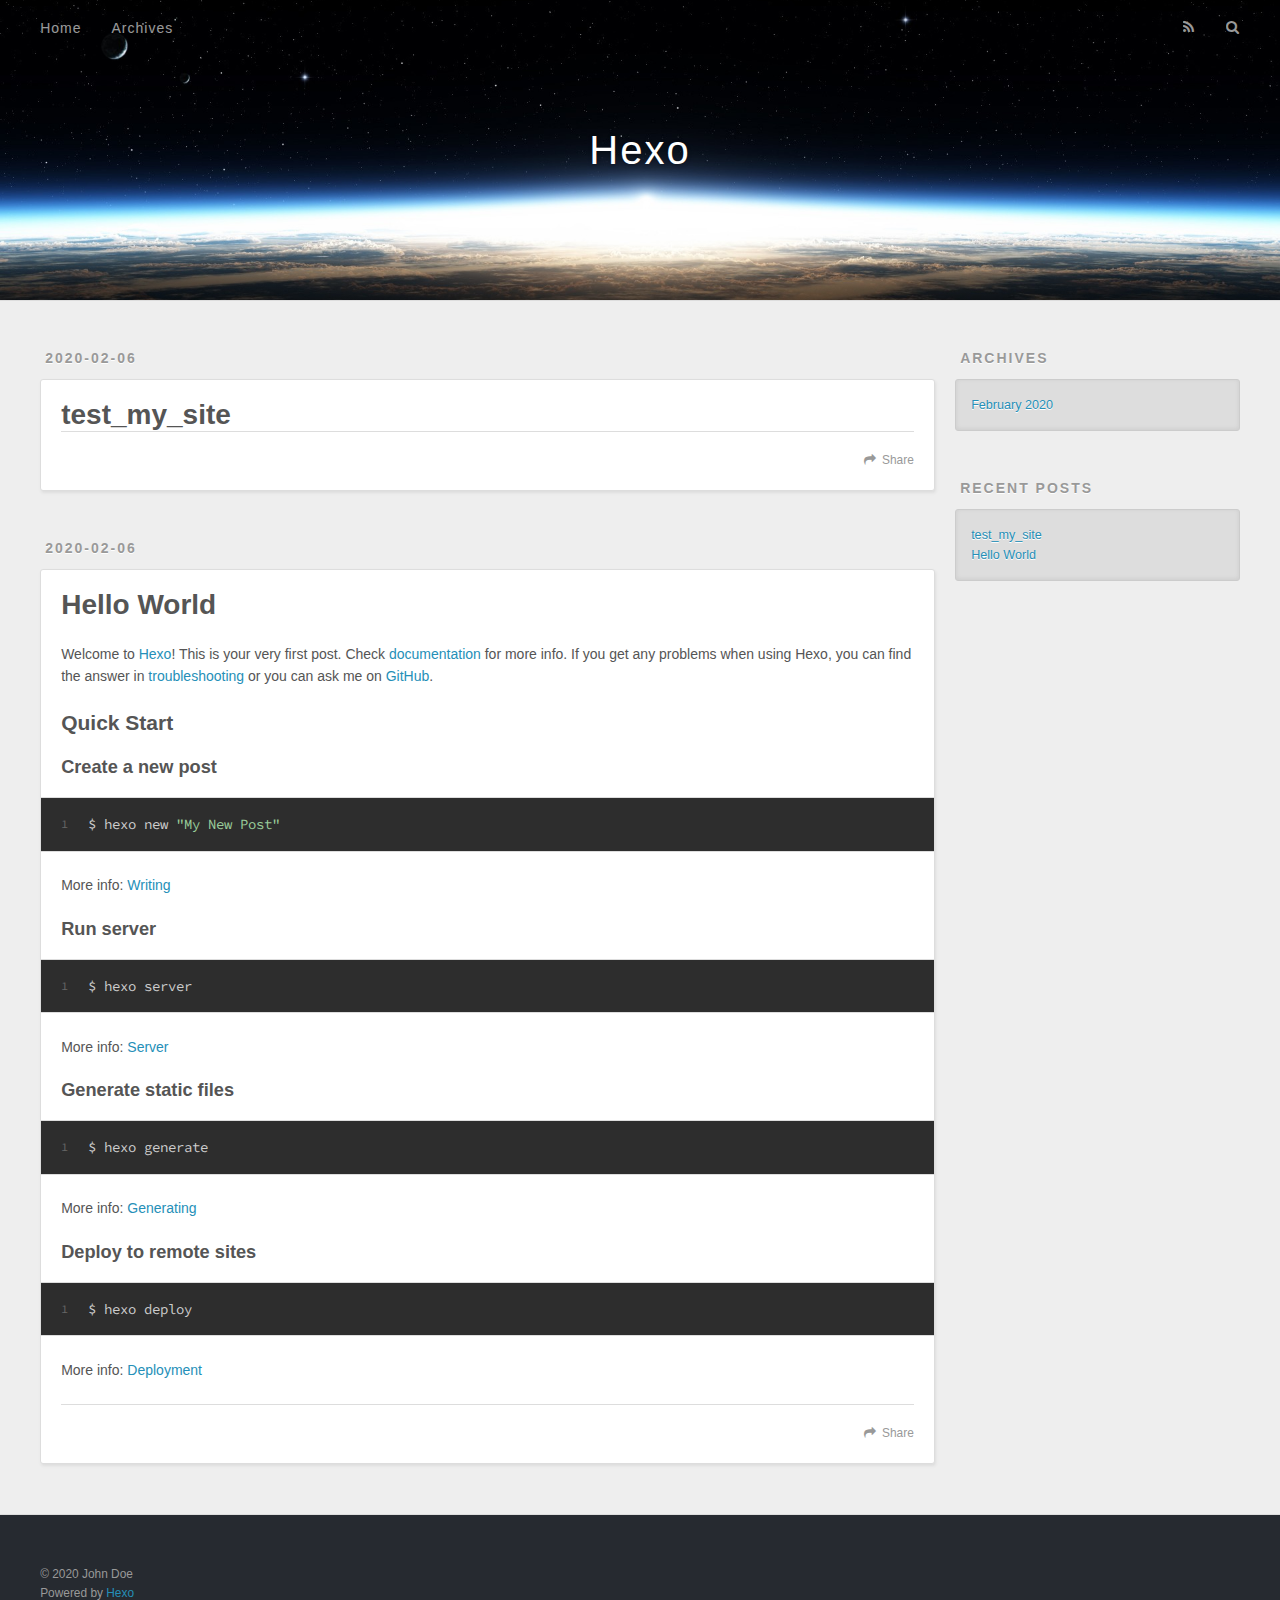
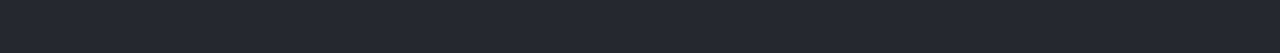
==== index.html @ 3e91972d "Site updated: 2020-02-06 10:47:42" ====
<!DOCTYPE html>
<html>
<head>
  <meta charset="utf-8">
  

  
  <title>Hexo</title>
  <meta name="viewport" content="width=device-width, initial-scale=1, maximum-scale=1">
  <meta property="og:type" content="website">
<meta property="og:title" content="Hexo">
<meta property="og:url" content="http://yoursite.com/index.html">
<meta property="og:site_name" content="Hexo">
<meta property="og:locale" content="en_US">
<meta property="article:author" content="John Doe">
<meta name="twitter:card" content="summary">
  
    <link rel="alternate" href="/atom.xml" title="Hexo" type="application/atom+xml">
  
  
    <link rel="icon" href="/favicon.png">
  
  
    <link href="//fonts.googleapis.com/css?family=Source+Code+Pro" rel="stylesheet" type="text/css">
  
  
<link rel="stylesheet" href="/css/style.css">

<meta name="generator" content="Hexo 4.2.0"></head>

<body>
  <div id="container">
    <div id="wrap">
      <header id="header">
  <div id="banner"></div>
  <div id="header-outer" class="outer">
    <div id="header-title" class="inner">
      <h1 id="logo-wrap">
        <a href="/" id="logo">Hexo</a>
      </h1>
      
    </div>
    <div id="header-inner" class="inner">
      <nav id="main-nav">
        <a id="main-nav-toggle" class="nav-icon"></a>
        
          <a class="main-nav-link" href="/">Home</a>
        
          <a class="main-nav-link" href="/archives">Archives</a>
        
      </nav>
      <nav id="sub-nav">
        
          <a id="nav-rss-link" class="nav-icon" href="/atom.xml" title="RSS Feed"></a>
        
        <a id="nav-search-btn" class="nav-icon" title="Search"></a>
      </nav>
      <div id="search-form-wrap">
        <form action="//google.com/search" method="get" accept-charset="UTF-8" class="search-form"><input type="search" name="q" class="search-form-input" placeholder="Search"><button type="submit" class="search-form-submit">&#xF002;</button><input type="hidden" name="sitesearch" value="http://yoursite.com"></form>
      </div>
    </div>
  </div>
</header>
      <div class="outer">
        <section id="main">
  
    <article id="post-test-my-site" class="article article-type-post" itemscope itemprop="blogPost">
  <div class="article-meta">
    <a href="/2020/02/06/test-my-site/" class="article-date">
  <time datetime="2020-02-06T02:23:56.000Z" itemprop="datePublished">2020-02-06</time>
</a>
    
  </div>
  <div class="article-inner">
    
    
      <header class="article-header">
        
  
    <h1 itemprop="name">
      <a class="article-title" href="/2020/02/06/test-my-site/">test_my_site</a>
    </h1>
  

      </header>
    
    <div class="article-entry" itemprop="articleBody">
      
        
      
    </div>
    <footer class="article-footer">
      <a data-url="http://yoursite.com/2020/02/06/test-my-site/" data-id="ck6a52hw00000odts5at1g1ge" class="article-share-link">Share</a>
      
      
    </footer>
  </div>
  
</article>


  
    <article id="post-hello-world" class="article article-type-post" itemscope itemprop="blogPost">
  <div class="article-meta">
    <a href="/2020/02/06/hello-world/" class="article-date">
  <time datetime="2020-02-06T02:09:51.339Z" itemprop="datePublished">2020-02-06</time>
</a>
    
  </div>
  <div class="article-inner">
    
    
      <header class="article-header">
        
  
    <h1 itemprop="name">
      <a class="article-title" href="/2020/02/06/hello-world/">Hello World</a>
    </h1>
  

      </header>
    
    <div class="article-entry" itemprop="articleBody">
      
        <p>Welcome to <a href="https://hexo.io/" target="_blank" rel="noopener">Hexo</a>! This is your very first post. Check <a href="https://hexo.io/docs/" target="_blank" rel="noopener">documentation</a> for more info. If you get any problems when using Hexo, you can find the answer in <a href="https://hexo.io/docs/troubleshooting.html" target="_blank" rel="noopener">troubleshooting</a> or you can ask me on <a href="https://github.com/hexojs/hexo/issues" target="_blank" rel="noopener">GitHub</a>.</p>
<h2 id="Quick-Start"><a href="#Quick-Start" class="headerlink" title="Quick Start"></a>Quick Start</h2><h3 id="Create-a-new-post"><a href="#Create-a-new-post" class="headerlink" title="Create a new post"></a>Create a new post</h3><figure class="highlight bash"><table><tr><td class="gutter"><pre><span class="line">1</span><br></pre></td><td class="code"><pre><span class="line">$ hexo new <span class="string">"My New Post"</span></span><br></pre></td></tr></table></figure>

<p>More info: <a href="https://hexo.io/docs/writing.html" target="_blank" rel="noopener">Writing</a></p>
<h3 id="Run-server"><a href="#Run-server" class="headerlink" title="Run server"></a>Run server</h3><figure class="highlight bash"><table><tr><td class="gutter"><pre><span class="line">1</span><br></pre></td><td class="code"><pre><span class="line">$ hexo server</span><br></pre></td></tr></table></figure>

<p>More info: <a href="https://hexo.io/docs/server.html" target="_blank" rel="noopener">Server</a></p>
<h3 id="Generate-static-files"><a href="#Generate-static-files" class="headerlink" title="Generate static files"></a>Generate static files</h3><figure class="highlight bash"><table><tr><td class="gutter"><pre><span class="line">1</span><br></pre></td><td class="code"><pre><span class="line">$ hexo generate</span><br></pre></td></tr></table></figure>

<p>More info: <a href="https://hexo.io/docs/generating.html" target="_blank" rel="noopener">Generating</a></p>
<h3 id="Deploy-to-remote-sites"><a href="#Deploy-to-remote-sites" class="headerlink" title="Deploy to remote sites"></a>Deploy to remote sites</h3><figure class="highlight bash"><table><tr><td class="gutter"><pre><span class="line">1</span><br></pre></td><td class="code"><pre><span class="line">$ hexo deploy</span><br></pre></td></tr></table></figure>

<p>More info: <a href="https://hexo.io/docs/one-command-deployment.html" target="_blank" rel="noopener">Deployment</a></p>

      
    </div>
    <footer class="article-footer">
      <a data-url="http://yoursite.com/2020/02/06/hello-world/" data-id="ck6a52hw50001odts2c45fw9m" class="article-share-link">Share</a>
      
      
    </footer>
  </div>
  
</article>


  


</section>
        
          <aside id="sidebar">
  
    

  
    

  
    
  
    
  <div class="widget-wrap">
    <h3 class="widget-title">Archives</h3>
    <div class="widget">
      <ul class="archive-list"><li class="archive-list-item"><a class="archive-list-link" href="/archives/2020/02/">February 2020</a></li></ul>
    </div>
  </div>


  
    
  <div class="widget-wrap">
    <h3 class="widget-title">Recent Posts</h3>
    <div class="widget">
      <ul>
        
          <li>
            <a href="/2020/02/06/test-my-site/">test_my_site</a>
          </li>
        
          <li>
            <a href="/2020/02/06/hello-world/">Hello World</a>
          </li>
        
      </ul>
    </div>
  </div>

  
</aside>
        
      </div>
      <footer id="footer">
  
  <div class="outer">
    <div id="footer-info" class="inner">
      &copy; 2020 John Doe<br>
      Powered by <a href="http://hexo.io/" target="_blank">Hexo</a>
    </div>
  </div>
</footer>
    </div>
    <nav id="mobile-nav">
  
    <a href="/" class="mobile-nav-link">Home</a>
  
    <a href="/archives" class="mobile-nav-link">Archives</a>
  
</nav>
    

<script src="//ajax.googleapis.com/ajax/libs/jquery/2.0.3/jquery.min.js"></script>


  
<link rel="stylesheet" href="/fancybox/jquery.fancybox.css">

  
<script src="/fancybox/jquery.fancybox.pack.js"></script>




<script src="/js/script.js"></script>




  </div>
</body>
</html>
---- css/style.css ----
body {
  width: 100%;
}
body:before,
body:after {
  content: "";
  display: table;
}
body:after {
  clear: both;
}
html,
body,
div,
span,
applet,
object,
iframe,
h1,
h2,
h3,
h4,
h5,
h6,
p,
blockquote,
pre,
a,
abbr,
acronym,
address,
big,
cite,
code,
del,
dfn,
em,
img,
ins,
kbd,
q,
s,
samp,
small,
strike,
strong,
sub,
sup,
tt,
var,
dl,
dt,
dd,
ol,
ul,
li,
fieldset,
form,
label,
legend,
table,
caption,
tbody,
tfoot,
thead,
tr,
th,
td {
  margin: 0;
  padding: 0;
  border: 0;
  outline: 0;
  font-weight: inherit;
  font-style: inherit;
  font-family: inherit;
  font-size: 100%;
  vertical-align: baseline;
}
body {
  line-height: 1;
  color: #000;
  background: #fff;
}
ol,
ul {
  list-style: none;
}
table {
  border-collapse: separate;
  border-spacing: 0;
  vertical-align: middle;
}
caption,
th,
td {
  text-align: left;
  font-weight: normal;
  vertical-align: middle;
}
a img {
  border: none;
}
input,
button {
  margin: 0;
  padding: 0;
}
input::-moz-focus-inner,
button::-moz-focus-inner {
  border: 0;
  padding: 0;
}
@font-face {
  font-family: FontAwesome;
  font-style: normal;
  font-weight: normal;
  src: url("fonts/fontawesome-webfont.eot?v=#4.0.3");
  src: url("fonts/fontawesome-webfont.eot?#iefix&v=#4.0.3") format("embedded-opentype"), url("fonts/fontawesome-webfont.woff?v=#4.0.3") format("woff"), url("fonts/fontawesome-webfont.ttf?v=#4.0.3") format("truetype"), url("fonts/fontawesome-webfont.svg#fontawesomeregular?v=#4.0.3") format("svg");
}
html,
body,
#container {
  height: 100%;
}
body {
  background: #eee;
  font: 14px -apple-system, BlinkMacSystemFont, "Segoe UI", "Roboto", "Oxygen", "Ubuntu", "Cantarell", "Fira Sans", "Droid Sans", "Helvetica Neue", sans-serif;
  -webkit-text-size-adjust: 100%;
}
.outer {
  max-width: 1220px;
  margin: 0 auto;
  padding: 0 20px;
}
.outer:before,
.outer:after {
  content: "";
  display: table;
}
.outer:after {
  clear: both;
}
.inner {
  display: inline;
  float: left;
  width: 98.33333333333333%;
  margin: 0 0.833333333333333%;
}
.left,
.alignleft {
  float: left;
}
.right,
.alignright {
  float: right;
}
.clear {
  clear: both;
}
#container {
  position: relative;
}
.mobile-nav-on {
  overflow: hidden;
}
#wrap {
  height: 100%;
  width: 100%;
  position: absolute;
  top: 0;
  left: 0;
  -webkit-transition: 0.2s ease-out;
  -moz-transition: 0.2s ease-out;
  -ms-transition: 0.2s ease-out;
  transition: 0.2s ease-out;
  z-index: 1;
  background: #eee;
}
.mobile-nav-on #wrap {
  left: 280px;
}
@media screen and (min-width: 768px) {
  #main {
    display: inline;
    float: left;
    width: 73.33333333333333%;
    margin: 0 0.833333333333333%;
  }
}
.article-date,
.article-category-link,
.archive-year,
.widget-title {
  text-decoration: none;
  text-transform: uppercase;
  letter-spacing: 2px;
  color: #999;
  margin-bottom: 1em;
  margin-left: 5px;
  line-height: 1em;
  text-shadow: 0 1px #fff;
  font-weight: bold;
}
.article-inner,
.archive-article-inner {
  background: #fff;
  -webkit-box-shadow: 1px 2px 3px #ddd;
  box-shadow: 1px 2px 3px #ddd;
  border: 1px solid #ddd;
  border-radius: 3px;
}
.article-entry h1,
.widget h1 {
  font-size: 2em;
}
.article-entry h2,
.widget h2 {
  font-size: 1.5em;
}
.article-entry h3,
.widget h3 {
  font-size: 1.3em;
}
.article-entry h4,
.widget h4 {
  font-size: 1.2em;
}
.article-entry h5,
.widget h5 {
  font-size: 1em;
}
.article-entry h6,
.widget h6 {
  font-size: 1em;
  color: #999;
}
.article-entry hr,
.widget hr {
  border: 1px dashed #ddd;
}
.article-entry strong,
.widget strong {
  font-weight: bold;
}
.article-entry em,
.widget em,
.article-entry cite,
.widget cite {
  font-style: italic;
}
.article-entry sup,
.widget sup,
.article-entry sub,
.widget sub {
  font-size: 0.75em;
  line-height: 0;
  position: relative;
  vertical-align: baseline;
}
.article-entry sup,
.widget sup {
  top: -0.5em;
}
.article-entry sub,
.widget sub {
  bottom: -0.2em;
}
.article-entry small,
.widget small {
  font-size: 0.85em;
}
.article-entry acronym,
.widget acronym,
.article-entry abbr,
.widget abbr {
  border-bottom: 1px dotted;
}
.article-entry ul,
.widget ul,
.article-entry ol,
.widget ol,
.article-entry dl,
.widget dl {
  margin: 0 20px;
  line-height: 1.6em;
}
.article-entry ul ul,
.widget ul ul,
.article-entry ol ul,
.widget ol ul,
.article-entry ul ol,
.widget ul ol,
.article-entry ol ol,
.widget ol ol {
  margin-top: 0;
  margin-bottom: 0;
}
.article-entry ul,
.widget ul {
  list-style: disc;
}
.article-entry ol,
.widget ol {
  list-style: decimal;
}
.article-entry dt,
.widget dt {
  font-weight: bold;
}
#header {
  height: 300px;
  position: relative;
  border-bottom: 1px solid #ddd;
}
#header:before,
#header:after {
  content: "";
  position: absolute;
  left: 0;
  right: 0;
  height: 40px;
}
#header:before {
  top: 0;
  background: -webkit-linear-gradient(rgba(0,0,0,0.2), transparent);
  background: -moz-linear-gradient(rgba(0,0,0,0.2), transparent);
  background: -ms-linear-gradient(rgba(0,0,0,0.2), transparent);
  background: linear-gradient(rgba(0,0,0,0.2), transparent);
}
#header:after {
  bottom: 0;
  background: -webkit-linear-gradient(transparent, rgba(0,0,0,0.2));
  background: -moz-linear-gradient(transparent, rgba(0,0,0,0.2));
  background: -ms-linear-gradient(transparent, rgba(0,0,0,0.2));
  background: linear-gradient(transparent, rgba(0,0,0,0.2));
}
#header-outer {
  height: 100%;
  position: relative;
}
#header-inner {
  position: relative;
  overflow: hidden;
}
#banner {
  position: absolute;
  top: 0;
  left: 0;
  width: 100%;
  height: 100%;
  background: url("images/banner.jpg") center #000;
  -webkit-background-size: cover;
  -moz-background-size: cover;
  background-size: cover;
  z-index: -1;
}
#header-title {
  text-align: center;
  height: 40px;
  position: absolute;
  top: 50%;
  left: 0;
  margin-top: -20px;
}
#logo,
#subtitle {
  text-decoration: none;
  color: #fff;
  font-weight: 300;
  text-shadow: 0 1px 4px rgba(0,0,0,0.3);
}
#logo {
  font-size: 40px;
  line-height: 40px;
  letter-spacing: 2px;
}
#subtitle {
  font-size: 16px;
  line-height: 16px;
  letter-spacing: 1px;
}
#subtitle-wrap {
  margin-top: 16px;
}
#main-nav {
  float: left;
  margin-left: -15px;
}
.nav-icon,
.main-nav-link {
  float: left;
  color: #fff;
  opacity: 0.6;
  text-decoration: none;
  text-shadow: 0 1px rgba(0,0,0,0.2);
  -webkit-transition: opacity 0.2s;
  -moz-transition: opacity 0.2s;
  -ms-transition: opacity 0.2s;
  transition: opacity 0.2s;
  display: block;
  padding: 20px 15px;
}
.nav-icon:hover,
.main-nav-link:hover {
  opacity: 1;
}
.nav-icon {
  font-family: FontAwesome;
  text-align: center;
  font-size: 14px;
  width: 14px;
  height: 14px;
  padding: 20px 15px;
  position: relative;
  cursor: pointer;
}
.main-nav-link {
  font-weight: 300;
  letter-spacing: 1px;
}
@media screen and (max-width: 479px) {
  .main-nav-link {
    display: none;
  }
}
#main-nav-toggle {
  display: none;
}
#main-nav-toggle:before {
  content: "\f0c9";
}
@media screen and (max-width: 479px) {
  #main-nav-toggle {
    display: block;
  }
}
#sub-nav {
  float: right;
  margin-right: -15px;
}
#nav-rss-link:before {
  content: "\f09e";
}
#nav-search-btn:before {
  content: "\f002";
}
#search-form-wrap {
  position: absolute;
  top: 15px;
  width: 150px;
  height: 30px;
  right: -150px;
  opacity: 0;
  -webkit-transition: 0.2s ease-out;
  -moz-transition: 0.2s ease-out;
  -ms-transition: 0.2s ease-out;
  transition: 0.2s ease-out;
}
#search-form-wrap.on {
  opacity: 1;
  right: 0;
}
@media screen and (max-width: 479px) {
  #search-form-wrap {
    width: 100%;
    right: -100%;
  }
}
.search-form {
  position: absolute;
  top: 0;
  left: 0;
  right: 0;
  background: #fff;
  padding: 5px 15px;
  border-radius: 15px;
  -webkit-box-shadow: 0 0 10px rgba(0,0,0,0.3);
  box-shadow: 0 0 10px rgba(0,0,0,0.3);
}
.search-form-input {
  border: none;
  background: none;
  color: #555;
  width: 100%;
  font: 13px -apple-system, BlinkMacSystemFont, "Segoe UI", "Roboto", "Oxygen", "Ubuntu", "Cantarell", "Fira Sans", "Droid Sans", "Helvetica Neue", sans-serif;
  outline: none;
}
.search-form-input::-webkit-search-results-decoration,
.search-form-input::-webkit-search-cancel-button {
  -webkit-appearance: none;
}
.search-form-submit {
  position: absolute;
  top: 50%;
  right: 10px;
  margin-top: -7px;
  font: 13px FontAwesome;
  border: none;
  background: none;
  color: #bbb;
  cursor: pointer;
}
.search-form-submit:hover,
.search-form-submit:focus {
  color: #777;
}
.article {
  margin: 50px 0;
}
.article-inner {
  overflow: hidden;
}
.article-meta:before,
.article-meta:after {
  content: "";
  display: table;
}
.article-meta:after {
  clear: both;
}
.article-date {
  float: left;
}
.article-category {
  float: left;
  line-height: 1em;
  color: #ccc;
  text-shadow: 0 1px #fff;
  margin-left: 8px;
}
.article-category:before {
  content: "\2022";
}
.article-category-link {
  margin: 0 12px 1em;
}
.article-header {
  padding: 20px 20px 0;
}
.article-title {
  text-decoration: none;
  font-size: 2em;
  font-weight: bold;
  color: #555;
  line-height: 1.1em;
  -webkit-transition: color 0.2s;
  -moz-transition: color 0.2s;
  -ms-transition: color 0.2s;
  transition: color 0.2s;
}
a.article-title:hover {
  color: #258fb8;
}
.article-entry {
  color: #555;
  padding: 0 20px;
}
.article-entry:before,
.article-entry:after {
  content: "";
  display: table;
}
.article-entry:after {
  clear: both;
}
.article-entry p,
.article-entry table {
  line-height: 1.6em;
  margin: 1.6em 0;
}
.article-entry h1,
.article-entry h2,
.article-entry h3,
.article-entry h4,
.article-entry h5,
.article-entry h6 {
  font-weight: bold;
}
.article-entry h1,
.article-entry h2,
.article-entry h3,
.article-entry h4,
.article-entry h5,
.article-entry h6 {
  line-height: 1.1em;
  margin: 1.1em 0;
}
.article-entry a {
  color: #258fb8;
  text-decoration: none;
}
.article-entry a:hover {
  text-decoration: underline;
}
.article-entry ul,
.article-entry ol,
.article-entry dl {
  margin-top: 1.6em;
  margin-bottom: 1.6em;
}
.article-entry img,
.article-entry video {
  max-width: 100%;
  height: auto;
  display: block;
  margin: auto;
}
.article-entry iframe {
  border: none;
}
.article-entry table {
  width: 100%;
  border-collapse: collapse;
  border-spacing: 0;
}
.article-entry th {
  font-weight: bold;
  border-bottom: 3px solid #ddd;
  padding-bottom: 0.5em;
}
.article-entry td {
  border-bottom: 1px solid #ddd;
  padding: 10px 0;
}
.article-entry blockquote {
  font-family: Georgia, "Times New Roman", serif;
  font-size: 1.4em;
  margin: 1.6em 20px;
  text-align: center;
}
.article-entry blockquote footer {
  font-size: 14px;
  margin: 1.6em 0;
  font-family: -apple-system, BlinkMacSystemFont, "Segoe UI", "Roboto", "Oxygen", "Ubuntu", "Cantarell", "Fira Sans", "Droid Sans", "Helvetica Neue", sans-serif;
}
.article-entry blockquote footer cite:before {
  content: "—";
  padding: 0 0.5em;
}
.article-entry .pullquote {
  text-align: left;
  width: 45%;
  margin: 0;
}
.article-entry .pullquote.left {
  margin-left: 0.5em;
  margin-right: 1em;
}
.article-entry .pullquote.right {
  margin-right: 0.5em;
  margin-left: 1em;
}
.article-entry .caption {
  color: #999;
  display: block;
  font-size: 0.9em;
  margin-top: 0.5em;
  position: relative;
  text-align: center;
}
.article-entry .video-container {
  position: relative;
  padding-top: 56.25%;
  height: 0;
  overflow: hidden;
}
.article-entry .video-container iframe,
.article-entry .video-container object,
.article-entry .video-container embed {
  position: absolute;
  top: 0;
  left: 0;
  width: 100%;
  height: 100%;
  margin-top: 0;
}
.article-more-link a {
  display: inline-block;
  line-height: 1em;
  padding: 6px 15px;
  border-radius: 15px;
  background: #eee;
  color: #999;
  text-shadow: 0 1px #fff;
  text-decoration: none;
}
.article-more-link a:hover {
  background: #258fb8;
  color: #fff;
  text-decoration: none;
  text-shadow: 0 1px #1e7293;
}
.article-footer {
  font-size: 0.85em;
  line-height: 1.6em;
  border-top: 1px solid #ddd;
  padding-top: 1.6em;
  margin: 0 20px 20px;
}
.article-footer:before,
.article-footer:after {
  content: "";
  display: table;
}
.article-footer:after {
  clear: both;
}
.article-footer a {
  color: #999;
  text-decoration: none;
}
.article-footer a:hover {
  color: #555;
}
.article-tag-list-item {
  float: left;
  margin-right: 10px;
}
.article-tag-list-link:before {
  content: "#";
}
.article-comment-link {
  float: right;
}
.article-comment-link:before {
  content: "\f075";
  font-family: FontAwesome;
  padding-right: 8px;
}
.article-share-link {
  cursor: pointer;
  float: right;
  margin-left: 20px;
}
.article-share-link:before {
  content: "\f064";
  font-family: FontAwesome;
  padding-right: 6px;
}
#article-nav {
  position: relative;
}
#article-nav:before,
#article-nav:after {
  content: "";
  display: table;
}
#article-nav:after {
  clear: both;
}
@media screen and (min-width: 768px) {
  #article-nav {
    margin: 50px 0;
  }
  #article-nav:before {
    width: 8px;
    height: 8px;
    position: absolute;
    top: 50%;
    left: 50%;
    margin-top: -4px;
    margin-left: -4px;
    content: "";
    border-radius: 50%;
    background: #ddd;
    -webkit-box-shadow: 0 1px 2px #fff;
    box-shadow: 0 1px 2px #fff;
  }
}
.article-nav-link-wrap {
  text-decoration: none;
  text-shadow: 0 1px #fff;
  color: #999;
  -webkit-box-sizing: border-box;
  -moz-box-sizing: border-box;
  box-sizing: border-box;
  margin-top: 50px;
  text-align: center;
  display: block;
}
.article-nav-link-wrap:hover {
  color: #555;
}
@media screen and (min-width: 768px) {
  .article-nav-link-wrap {
    width: 50%;
    margin-top: 0;
  }
}
@media screen and (min-width: 768px) {
  #article-nav-newer {
    float: left;
    text-align: right;
    padding-right: 20px;
  }
}
@media screen and (min-width: 768px) {
  #article-nav-older {
    float: right;
    text-align: left;
    padding-left: 20px;
  }
}
.article-nav-caption {
  text-transform: uppercase;
  letter-spacing: 2px;
  color: #ddd;
  line-height: 1em;
  font-weight: bold;
}
#article-nav-newer .article-nav-caption {
  margin-right: -2px;
}
.article-nav-title {
  font-size: 0.85em;
  line-height: 1.6em;
  margin-top: 0.5em;
}
.article-share-box {
  position: absolute;
  display: none;
  background: #fff;
  -webkit-box-shadow: 1px 2px 10px rgba(0,0,0,0.2);
  box-shadow: 1px 2px 10px rgba(0,0,0,0.2);
  border-radius: 3px;
  margin-left: -145px;
  overflow: hidden;
  z-index: 1;
}
.article-share-box.on {
  display: block;
}
.article-share-input {
  width: 100%;
  background: none;
  -webkit-box-sizing: border-box;
  -moz-box-sizing: border-box;
  box-sizing: border-box;
  font: 14px -apple-system, BlinkMacSystemFont, "Segoe UI", "Roboto", "Oxygen", "Ubuntu", "Cantarell", "Fira Sans", "Droid Sans", "Helvetica Neue", sans-serif;
  padding: 0 15px;
  color: #555;
  outline: none;
  border: 1px solid #ddd;
  border-radius: 3px 3px 0 0;
  height: 36px;
  line-height: 36px;
}
.article-share-links {
  background: #eee;
}
.article-share-links:before,
.article-share-links:after {
  content: "";
  display: table;
}
.article-share-links:after {
  clear: both;
}
.article-share-twitter,
.article-share-facebook,
.article-share-pinterest,
.article-share-google {
  width: 50px;
  height: 36px;
  display: block;
  float: left;
  position: relative;
  color: #999;
  text-shadow: 0 1px #fff;
}
.article-share-twitter:before,
.article-share-facebook:before,
.article-share-pinterest:before,
.article-share-google:before {
  font-size: 20px;
  font-family: FontAwesome;
  width: 20px;
  height: 20px;
  position: absolute;
  top: 50%;
  left: 50%;
  margin-top: -10px;
  margin-left: -10px;
  text-align: center;
}
.article-share-twitter:hover,
.article-share-facebook:hover,
.article-share-pinterest:hover,
.article-share-google:hover {
  color: #fff;
}
.article-share-twitter:before {
  content: "\f099";
}
.article-share-twitter:hover {
  background: #00aced;
  text-shadow: 0 1px #008abe;
}
.article-share-facebook:before {
  content: "\f09a";
}
.article-share-facebook:hover {
  background: #3b5998;
  text-shadow: 0 1px #2f477a;
}
.article-share-pinterest:before {
  content: "\f0d2";
}
.article-share-pinterest:hover {
  background: #cb2027;
  text-shadow: 0 1px #a21a1f;
}
.article-share-google:before {
  content: "\f0d5";
}
.article-share-google:hover {
  background: #dd4b39;
  text-shadow: 0 1px #be3221;
}
.article-gallery {
  background: #000;
  position: relative;
}
.article-gallery-photos {
  position: relative;
  overflow: hidden;
}
.article-gallery-img {
  display: none;
  max-width: 100%;
}
.article-gallery-img:first-child {
  display: block;
}
.article-gallery-img.loaded {
  position: absolute;
  display: block;
}
.article-gallery-img img {
  display: block;
  max-width: 100%;
  margin: 0 auto;
}
#comments {
  background: #fff;
  -webkit-box-shadow: 1px 2px 3px #ddd;
  box-shadow: 1px 2px 3px #ddd;
  padding: 20px;
  border: 1px solid #ddd;
  border-radius: 3px;
  margin: 50px 0;
}
#comments a {
  color: #258fb8;
}
.archives-wrap {
  margin: 50px 0;
}
.archives:before,
.archives:after {
  content: "";
  display: table;
}
.archives:after {
  clear: both;
}
.archive-year-wrap {
  margin-bottom: 1em;
}
.archives {
  -webkit-column-gap: 10px;
  -moz-column-gap: 10px;
  column-gap: 10px;
}
@media screen and (min-width: 480px) and (max-width: 767px) {
  .archives {
    -webkit-column-count: 2;
    -moz-column-count: 2;
    column-count: 2;
  }
}
@media screen and (min-width: 768px) {
  .archives {
    -webkit-column-count: 3;
    -moz-column-count: 3;
    column-count: 3;
  }
}
.archive-article {
  -webkit-column-break-inside: avoid;
  page-break-inside: avoid;
  overflow: hidden;
  break-inside: avoid-column;
}
.archive-article-inner {
  padding: 10px;
  margin-bottom: 15px;
}
.archive-article-title {
  text-decoration: none;
  font-weight: bold;
  color: #555;
  -webkit-transition: color 0.2s;
  -moz-transition: color 0.2s;
  -ms-transition: color 0.2s;
  transition: color 0.2s;
  line-height: 1.6em;
}
.archive-article-title:hover {
  color: #258fb8;
}
.archive-article-footer {
  margin-top: 1em;
}
.archive-article-date {
  color: #999;
  text-decoration: none;
  font-size: 0.85em;
  line-height: 1em;
  margin-bottom: 0.5em;
  display: block;
}
#page-nav {
  margin: 50px auto;
  background: #fff;
  -webkit-box-shadow: 1px 2px 3px #ddd;
  box-shadow: 1px 2px 3px #ddd;
  border: 1px solid #ddd;
  border-radius: 3px;
  text-align: center;
  color: #999;
  overflow: hidden;
}
#page-nav:before,
#page-nav:after {
  content: "";
  display: table;
}
#page-nav:after {
  clear: both;
}
#page-nav a,
#page-nav span {
  padding: 10px 20px;
  line-height: 1;
  height: 2ex;
}
#page-nav a {
  color: #999;
  text-decoration: none;
}
#page-nav a:hover {
  background: #999;
  color: #fff;
}
#page-nav .prev {
  float: left;
}
#page-nav .next {
  float: right;
}
#page-nav .page-number {
  display: inline-block;
}
@media screen and (max-width: 479px) {
  #page-nav .page-number {
    display: none;
  }
}
#page-nav .current {
  color: #555;
  font-weight: bold;
}
#page-nav .space {
  color: #ddd;
}
#footer {
  background: #262a30;
  padding: 50px 0;
  border-top: 1px solid #ddd;
  color: #999;
}
#footer a {
  color: #258fb8;
  text-decoration: none;
}
#footer a:hover {
  text-decoration: underline;
}
#footer-info {
  line-height: 1.6em;
  font-size: 0.85em;
}
.article-entry pre,
.article-entry .highlight {
  background: #2d2d2d;
  margin: 0 -20px;
  padding: 15px 20px;
  border-style: solid;
  border-color: #ddd;
  border-width: 1px 0;
  overflow: auto;
  color: #ccc;
  line-height: 22.400000000000002px;
}
.article-entry .highlight .gutter pre,
.article-entry .gist .gist-file .gist-data .line-numbers {
  color: #666;
  font-size: 0.85em;
}
.article-entry pre,
.article-entry code {
  font-family: "Source Code Pro", Consolas, Monaco, Menlo, Consolas, monospace;
}
.article-entry code {
  background: #eee;
  text-shadow: 0 1px #fff;
  padding: 0 0.3em;
}
.article-entry pre code {
  background: none;
  text-shadow: none;
  padding: 0;
}
.article-entry .highlight pre {
  border: none;
  margin: 0;
  padding: 0;
}
.article-entry .highlight table {
  margin: 0;
  width: auto;
}
.article-entry .highlight td {
  border: none;
  padding: 0;
}
.article-entry .highlight figcaption {
  font-size: 0.85em;
  color: #999;
  line-height: 1em;
  margin-bottom: 1em;
}
.article-entry .highlight figcaption:before,
.article-entry .highlight figcaption:after {
  content: "";
  display: table;
}
.article-entry .highlight figcaption:after {
  clear: both;
}
.article-entry .highlight figcaption a {
  float: right;
}
.article-entry .highlight .gutter pre {
  text-align: right;
  padding-right: 20px;
}
.article-entry .highlight .line {
  height: 22.400000000000002px;
}
.article-entry .highlight .line.marked {
  background: #515151;
}
.article-entry .gist {
  margin: 0 -20px;
  border-style: solid;
  border-color: #ddd;
  border-width: 1px 0;
  background: #2d2d2d;
  padding: 15px 20px 15px 0;
}
.article-entry .gist .gist-file {
  border: none;
  font-family: "Source Code Pro", Consolas, Monaco, Menlo, Consolas, monospace;
  margin: 0;
}
.article-entry .gist .gist-file .gist-data {
  background: none;
  border: none;
}
.article-entry .gist .gist-file .gist-data .line-numbers {
  background: none;
  border: none;
  padding: 0 20px 0 0;
}
.article-entry .gist .gist-file .gist-data .line-data {
  padding: 0 !important;
}
.article-entry .gist .gist-file .highlight {
  margin: 0;
  padding: 0;
  border: none;
}
.article-entry .gist .gist-file .gist-meta {
  background: #2d2d2d;
  color: #999;
  font: 0.85em -apple-system, BlinkMacSystemFont, "Segoe UI", "Roboto", "Oxygen", "Ubuntu", "Cantarell", "Fira Sans", "Droid Sans", "Helvetica Neue", sans-serif;
  text-shadow: 0 0;
  padding: 0;
  margin-top: 1em;
  margin-left: 20px;
}
.article-entry .gist .gist-file .gist-meta a {
  color: #258fb8;
  font-weight: normal;
}
.article-entry .gist .gist-file .gist-meta a:hover {
  text-decoration: underline;
}
pre .comment,
pre .title {
  color: #999;
}
pre .variable,
pre .attribute,
pre .tag,
pre .regexp,
pre .ruby .constant,
pre .xml .tag .title,
pre .xml .pi,
pre .xml .doctype,
pre .html .doctype,
pre .css .id,
pre .css .class,
pre .css .pseudo {
  color: #f2777a;
}
pre .number,
pre .preprocessor,
pre .built_in,
pre .literal,
pre .params,
pre .constant {
  color: #f99157;
}
pre .class,
pre .ruby .class .title,
pre .css .rules .attribute {
  color: #9c9;
}
pre .string,
pre .value,
pre .inheritance,
pre .header,
pre .ruby .symbol,
pre .xml .cdata {
  color: #9c9;
}
pre .css .hexcolor {
  color: #6cc;
}
pre .function,
pre .python .decorator,
pre .python .title,
pre .ruby .function .title,
pre .ruby .title .keyword,
pre .perl .sub,
pre .javascript .title,
pre .coffeescript .title {
  color: #69c;
}
pre .keyword,
pre .javascript .function {
  color: #c9c;
}
@media screen and (max-width: 479px) {
  #mobile-nav {
    position: absolute;
    top: 0;
    left: 0;
    width: 280px;
    height: 100%;
    background: #191919;
    border-right: 1px solid #fff;
  }
}
@media screen and (max-width: 479px) {
  .mobile-nav-link {
    display: block;
    color: #999;
    text-decoration: none;
    padding: 15px 20px;
    font-weight: bold;
  }
  .mobile-nav-link:hover {
    color: #fff;
  }
}
@media screen and (min-width: 768px) {
  #sidebar {
    display: inline;
    float: left;
    width: 23.333333333333332%;
    margin: 0 0.833333333333333%;
  }
}
.widget-wrap {
  margin: 50px 0;
}
.widget {
  color: #777;
  text-shadow: 0 1px #fff;
  background: #ddd;
  -webkit-box-shadow: 0 -1px 4px #ccc inset;
  box-shadow: 0 -1px 4px #ccc inset;
  border: 1px solid #ccc;
  padding: 15px;
  border-radius: 3px;
}
.widget a {
  color: #258fb8;
  text-decoration: none;
}
.widget a:hover {
  text-decoration: underline;
}
.widget ul ul,
.widget ol ul,
.widget dl ul,
.widget ul ol,
.widget ol ol,
.widget dl ol,
.widget ul dl,
.widget ol dl,
.widget dl dl {
  margin-left: 15px;
  list-style: disc;
}
.widget {
  line-height: 1.6em;
  word-wrap: break-word;
  font-size: 0.9em;
}
.widget ul,
.widget ol {
  list-style: none;
  margin: 0;
}
.widget ul ul,
.widget ol ul,
.widget ul ol,
.widget ol ol {
  margin: 0 20px;
}
.widget ul ul,
.widget ol ul {
  list-style: disc;
}
.widget ul ol,
.widget ol ol {
  list-style: decimal;
}
.category-list-count,
.tag-list-count,
.archive-list-count {
  padding-left: 5px;
  color: #999;
  font-size: 0.85em;
}
.category-list-count:before,
.tag-list-count:before,
.archive-list-count:before {
  content: "(";
}
.category-list-count:after,
.tag-list-count:after,
.archive-list-count:after {
  content: ")";
}
.tagcloud a {
  margin-right: 5px;
  display: inline-block;
}
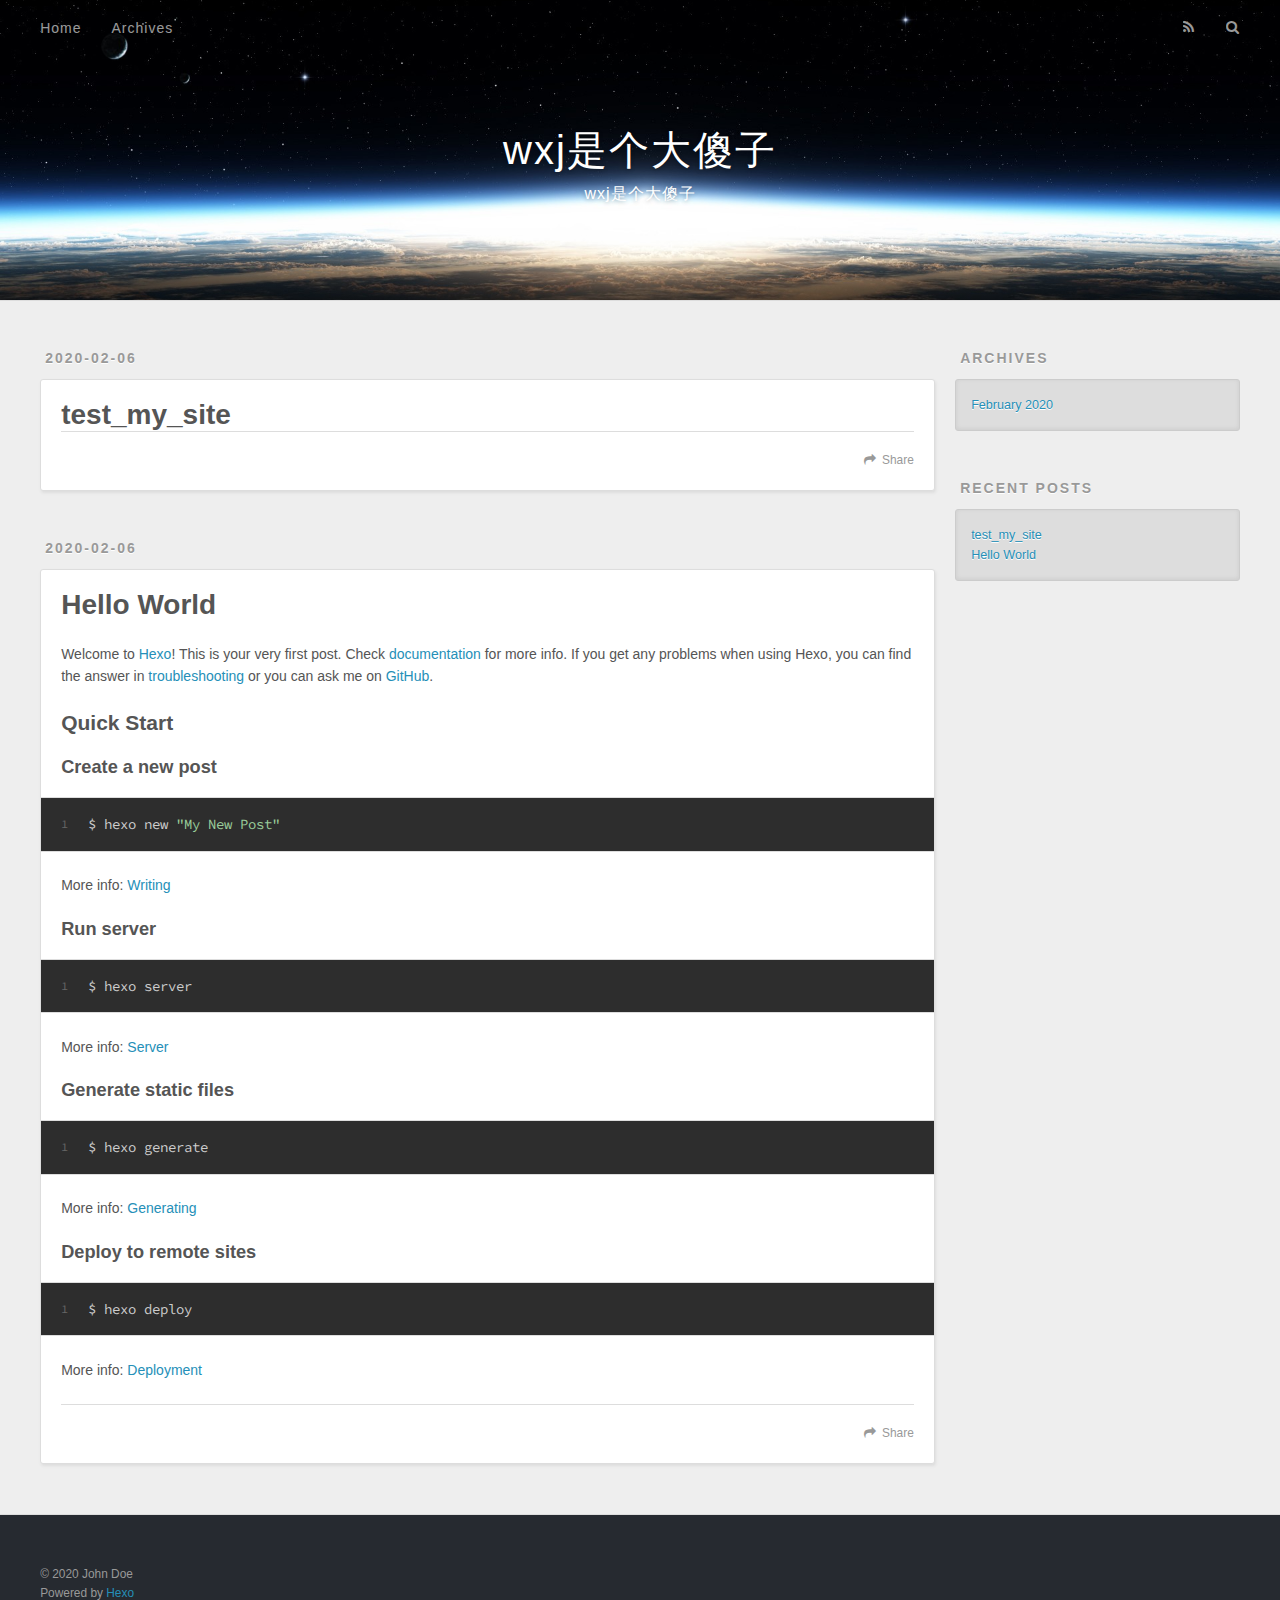
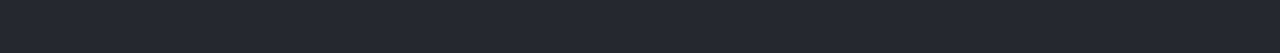
==== commit a07f6a77: "Site updated: 2020-02-06 11:14:32" ====
--- a/index.html
+++ b/index.html
@@ -5,17 +5,17 @@
   
 
   
-  <title>Hexo</title>
+  <title>wxj是个大傻子</title>
   <meta name="viewport" content="width=device-width, initial-scale=1, maximum-scale=1">
   <meta property="og:type" content="website">
-<meta property="og:title" content="Hexo">
+<meta property="og:title" content="wxj是个大傻子">
 <meta property="og:url" content="http://yoursite.com/index.html">
-<meta property="og:site_name" content="Hexo">
+<meta property="og:site_name" content="wxj是个大傻子">
 <meta property="og:locale" content="en_US">
 <meta property="article:author" content="John Doe">
 <meta name="twitter:card" content="summary">
   
-    <link rel="alternate" href="/atom.xml" title="Hexo" type="application/atom+xml">
+    <link rel="alternate" href="/atom.xml" title="wxj是个大傻子" type="application/atom+xml">
   
   
     <link rel="icon" href="/favicon.png">
@@ -36,8 +36,12 @@
   <div id="header-outer" class="outer">
     <div id="header-title" class="inner">
       <h1 id="logo-wrap">
-        <a href="/" id="logo">Hexo</a>
+        <a href="/" id="logo">wxj是个大傻子</a>
       </h1>
+      
+        <h2 id="subtitle-wrap">
+          <a href="/" id="subtitle">wxj是个大傻子</a>
+        </h2>
       
     </div>
     <div id="header-inner" class="inner">
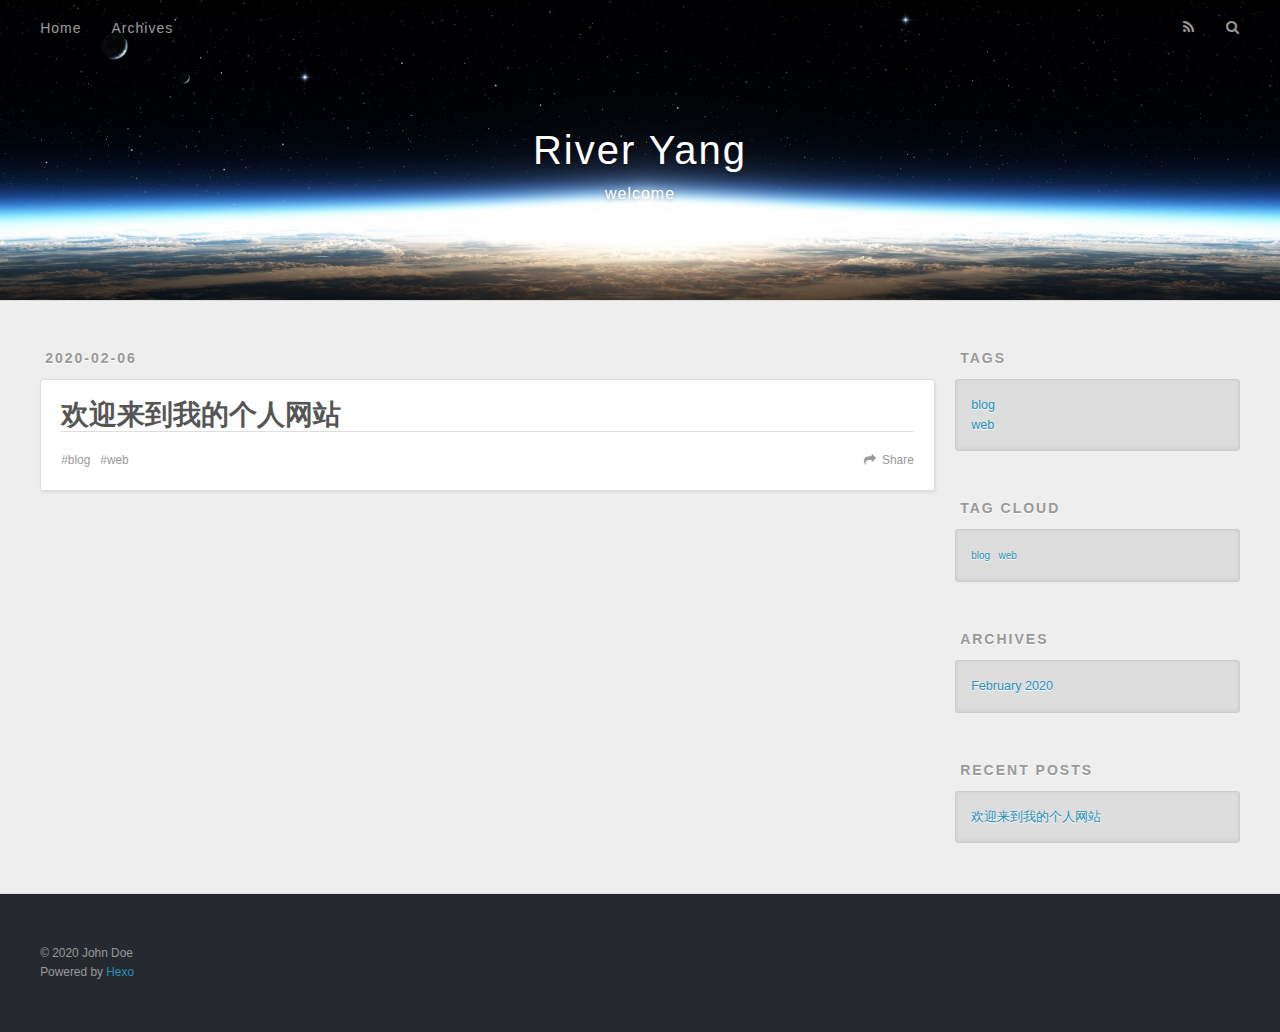
==== commit b1408122: "Site updated: 2020-02-06 20:13:05" ====
--- a/index.html
+++ b/index.html
@@ -5,17 +5,17 @@
   
 
   
-  <title>wxj是个大傻子</title>
+  <title>River Yang</title>
   <meta name="viewport" content="width=device-width, initial-scale=1, maximum-scale=1">
   <meta property="og:type" content="website">
-<meta property="og:title" content="wxj是个大傻子">
+<meta property="og:title" content="River Yang">
 <meta property="og:url" content="http://yoursite.com/index.html">
-<meta property="og:site_name" content="wxj是个大傻子">
+<meta property="og:site_name" content="River Yang">
 <meta property="og:locale" content="en_US">
 <meta property="article:author" content="John Doe">
 <meta name="twitter:card" content="summary">
   
-    <link rel="alternate" href="/atom.xml" title="wxj是个大傻子" type="application/atom+xml">
+    <link rel="alternate" href="/atom.xml" title="River Yang" type="application/atom+xml">
   
   
     <link rel="icon" href="/favicon.png">
@@ -36,11 +36,11 @@
   <div id="header-outer" class="outer">
     <div id="header-title" class="inner">
       <h1 id="logo-wrap">
-        <a href="/" id="logo">wxj是个大傻子</a>
+        <a href="/" id="logo">River Yang</a>
       </h1>
       
         <h2 id="subtitle-wrap">
-          <a href="/" id="subtitle">wxj是个大傻子</a>
+          <a href="/" id="subtitle">welcome</a>
         </h2>
       
     </div>
@@ -68,10 +68,10 @@
       <div class="outer">
         <section id="main">
   
-    <article id="post-test-my-site" class="article article-type-post" itemscope itemprop="blogPost">
+    <article id="post-欢迎来到我的个人网站" class="article article-type-post" itemscope itemprop="blogPost">
   <div class="article-meta">
-    <a href="/2020/02/06/test-my-site/" class="article-date">
-  <time datetime="2020-02-06T02:23:56.000Z" itemprop="datePublished">2020-02-06</time>
+    <a href="/2020/02/06/%E6%AC%A2%E8%BF%8E%E6%9D%A5%E5%88%B0%E6%88%91%E7%9A%84%E4%B8%AA%E4%BA%BA%E7%BD%91%E7%AB%99/" class="article-date">
+  <time datetime="2020-02-06T11:47:01.000Z" itemprop="datePublished">2020-02-06</time>
 </a>
     
   </div>
@@ -82,7 +82,7 @@
         
   
     <h1 itemprop="name">
-      <a class="article-title" href="/2020/02/06/test-my-site/">test_my_site</a>
+      <a class="article-title" href="/2020/02/06/%E6%AC%A2%E8%BF%8E%E6%9D%A5%E5%88%B0%E6%88%91%E7%9A%84%E4%B8%AA%E4%BA%BA%E7%BD%91%E7%AB%99/">欢迎来到我的个人网站</a>
     </h1>
   
 
@@ -94,9 +94,11 @@
       
     </div>
     <footer class="article-footer">
-      <a data-url="http://yoursite.com/2020/02/06/test-my-site/" data-id="ck6a52hw00000odts5at1g1ge" class="article-share-link">Share</a>
-      
-      
+      <a data-url="http://yoursite.com/2020/02/06/%E6%AC%A2%E8%BF%8E%E6%9D%A5%E5%88%B0%E6%88%91%E7%9A%84%E4%B8%AA%E4%BA%BA%E7%BD%91%E7%AB%99/" data-id="ck6ap5nvm0002xytshxqy7p98" class="article-share-link">Share</a>
+      
+      
+  <ul class="article-tag-list" itemprop="keywords"><li class="article-tag-list-item"><a class="article-tag-list-link" href="/tags/blog/" rel="tag">blog</a></li><li class="article-tag-list-item"><a class="article-tag-list-link" href="/tags/web/" rel="tag">web</a></li></ul>
+
     </footer>
   </div>
   
@@ -104,55 +106,6 @@
 
 
   
-    <article id="post-hello-world" class="article article-type-post" itemscope itemprop="blogPost">
-  <div class="article-meta">
-    <a href="/2020/02/06/hello-world/" class="article-date">
-  <time datetime="2020-02-06T02:09:51.339Z" itemprop="datePublished">2020-02-06</time>
-</a>
-    
-  </div>
-  <div class="article-inner">
-    
-    
-      <header class="article-header">
-        
-  
-    <h1 itemprop="name">
-      <a class="article-title" href="/2020/02/06/hello-world/">Hello World</a>
-    </h1>
-  
-
-      </header>
-    
-    <div class="article-entry" itemprop="articleBody">
-      
-        <p>Welcome to <a href="https://hexo.io/" target="_blank" rel="noopener">Hexo</a>! This is your very first post. Check <a href="https://hexo.io/docs/" target="_blank" rel="noopener">documentation</a> for more info. If you get any problems when using Hexo, you can find the answer in <a href="https://hexo.io/docs/troubleshooting.html" target="_blank" rel="noopener">troubleshooting</a> or you can ask me on <a href="https://github.com/hexojs/hexo/issues" target="_blank" rel="noopener">GitHub</a>.</p>
-<h2 id="Quick-Start"><a href="#Quick-Start" class="headerlink" title="Quick Start"></a>Quick Start</h2><h3 id="Create-a-new-post"><a href="#Create-a-new-post" class="headerlink" title="Create a new post"></a>Create a new post</h3><figure class="highlight bash"><table><tr><td class="gutter"><pre><span class="line">1</span><br></pre></td><td class="code"><pre><span class="line">$ hexo new <span class="string">"My New Post"</span></span><br></pre></td></tr></table></figure>
-
-<p>More info: <a href="https://hexo.io/docs/writing.html" target="_blank" rel="noopener">Writing</a></p>
-<h3 id="Run-server"><a href="#Run-server" class="headerlink" title="Run server"></a>Run server</h3><figure class="highlight bash"><table><tr><td class="gutter"><pre><span class="line">1</span><br></pre></td><td class="code"><pre><span class="line">$ hexo server</span><br></pre></td></tr></table></figure>
-
-<p>More info: <a href="https://hexo.io/docs/server.html" target="_blank" rel="noopener">Server</a></p>
-<h3 id="Generate-static-files"><a href="#Generate-static-files" class="headerlink" title="Generate static files"></a>Generate static files</h3><figure class="highlight bash"><table><tr><td class="gutter"><pre><span class="line">1</span><br></pre></td><td class="code"><pre><span class="line">$ hexo generate</span><br></pre></td></tr></table></figure>
-
-<p>More info: <a href="https://hexo.io/docs/generating.html" target="_blank" rel="noopener">Generating</a></p>
-<h3 id="Deploy-to-remote-sites"><a href="#Deploy-to-remote-sites" class="headerlink" title="Deploy to remote sites"></a>Deploy to remote sites</h3><figure class="highlight bash"><table><tr><td class="gutter"><pre><span class="line">1</span><br></pre></td><td class="code"><pre><span class="line">$ hexo deploy</span><br></pre></td></tr></table></figure>
-
-<p>More info: <a href="https://hexo.io/docs/one-command-deployment.html" target="_blank" rel="noopener">Deployment</a></p>
-
-      
-    </div>
-    <footer class="article-footer">
-      <a data-url="http://yoursite.com/2020/02/06/hello-world/" data-id="ck6a52hw50001odts2c45fw9m" class="article-share-link">Share</a>
-      
-      
-    </footer>
-  </div>
-  
-</article>
-
-
-  
 
 
 </section>
@@ -163,9 +116,23 @@
 
   
     
-
-  
-    
+  <div class="widget-wrap">
+    <h3 class="widget-title">Tags</h3>
+    <div class="widget">
+      <ul class="tag-list" itemprop="keywords"><li class="tag-list-item"><a class="tag-list-link" href="/tags/blog/" rel="tag">blog</a></li><li class="tag-list-item"><a class="tag-list-link" href="/tags/web/" rel="tag">web</a></li></ul>
+    </div>
+  </div>
+
+
+  
+    
+  <div class="widget-wrap">
+    <h3 class="widget-title">Tag Cloud</h3>
+    <div class="widget tagcloud">
+      <a href="/tags/blog/" style="font-size: 10px;">blog</a> <a href="/tags/web/" style="font-size: 10px;">web</a>
+    </div>
+  </div>
+
   
     
   <div class="widget-wrap">
@@ -184,11 +151,7 @@
       <ul>
         
           <li>
-            <a href="/2020/02/06/test-my-site/">test_my_site</a>
-          </li>
-        
-          <li>
-            <a href="/2020/02/06/hello-world/">Hello World</a>
+            <a href="/2020/02/06/%E6%AC%A2%E8%BF%8E%E6%9D%A5%E5%88%B0%E6%88%91%E7%9A%84%E4%B8%AA%E4%BA%BA%E7%BD%91%E7%AB%99/">欢迎来到我的个人网站</a>
           </li>
         
       </ul>
